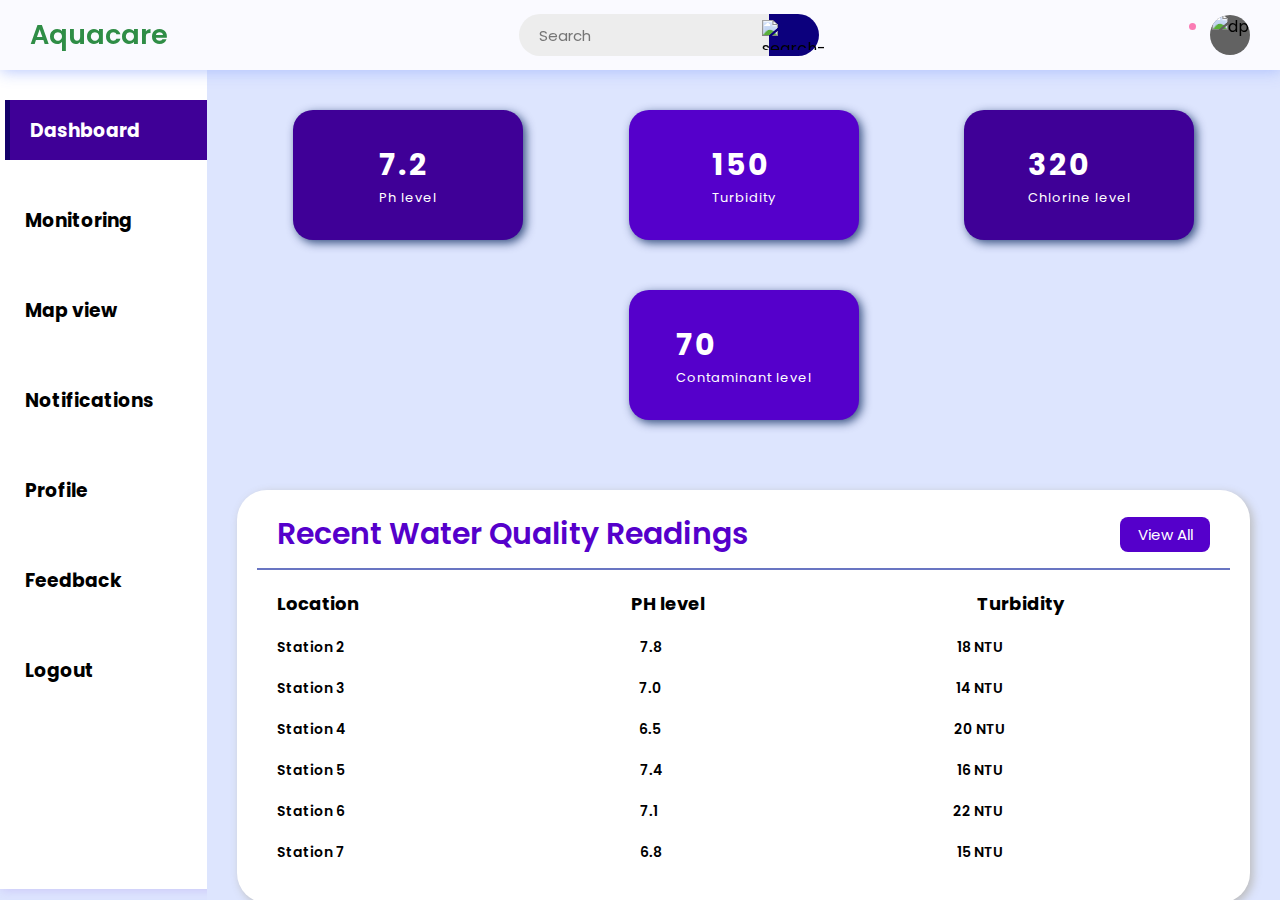
==== frontend/index.html @ 93d90cf8 "added folder of frontend and backend" ====
<!DOCTYPE html> 
<html lang="en"> 

<head> 
	<meta charset="UTF-8"> 
	<meta http-equiv="X-UA-Compatible"
		content="IE=edge"> 
	<meta name="viewport"
		content="width=device-width, 
				initial-scale=1.0"> 
	<title>Aquacare</title> 
	<link rel="stylesheet"
		href="style.css"> 
	<link rel="stylesheet"
		href="responsive.css"> 
</head> 

<body> 
	
	<!-- for header part -->
	<header> 

		<div class="logosec"> 
			<div class="logo">Aquacare</div>
		</div> 

		<div class="searchbar"> 
			<input type="text"
				placeholder="Search"> 
			<div class="searchbtn"> 
			<img src= 
"https://media.geeksforgeeks.org/wp-content/uploads/20221210180758/Untitled-design-(28).png"
					class="icn srchicn"
					alt="search-icon"> 
			</div> 
		</div> 

		<div class="message"> 
			<div class="circle"></div> 
			<img src= 
"https://media.geeksforgeeks.org/wp-content/uploads/20221210183322/8.png"
				class="icn"
				alt=""> 
			<div class="dp"> 
			<img src= 
"https://media.geeksforgeeks.org/wp-content/uploads/20221210180014/profile-removebg-preview.png"
					class="dpicn"
					alt="dp"> 
			</div> 
		</div> 

	</header> 

	<div class="main-container"> 
		<div class="navcontainer"> 
			<nav class="nav"> 
				<div class="nav-upper-options"> 
					<div class="nav-option option1"> 
						<h3> Dashboard</h3> 
					</div> 

					<div class="option2 nav-option"> 
						<h3> Monitoring</h3> 
					</div> 

					<div class="nav-option option3"> 
						<h3> Map view</h3> 
					</div> 

					<div class="nav-option option4"> 
						<h3> Notifications</h3> 
					</div> 

					<div class="nav-option option5"> 
						<h3> Profile</h3> 
					</div> 

					<div class="nav-option option6"> 
						<h3> Feedback</h3> 
					</div> 

					<div class="nav-option logout">  
						<h3>Logout</h3> 
					</div> 

				</div> 
			</nav> 
		</div> 
		<div class="main"> 

			<div class="searchbar2"> 
				<input type="text"
					name=""
					id=""
					placeholder="Search"> 
				<div class="searchbtn"> 
				<img src= 
"https://media.geeksforgeeks.org/wp-content/uploads/20221210180758/Untitled-design-(28).png"
						class="icn srchicn"
						alt="search-button"> 
				</div> 
			</div> 

			<div class="box-container"> 

				<div class="box box1"> 
					<div class="text"> 
						<h2 class="topic-heading">7.2</h2> 
						<h2 class="topic">Ph level</h2> 
					</div> 

					
				</div> 

				<div class="box box2"> 
					<div class="text"> 
						<h2 class="topic-heading">150</h2> 
						<h2 class="topic">Turbidity</h2> 
					</div>  
				</div> 

				<div class="box box3"> 
					<div class="text"> 
						<h2 class="topic-heading">320</h2> 
						<h2 class="topic">Chlorine level</h2> 
					</div> 
				</div> 

				<div class="box box4"> 
					<div class="text"> 
						<h2 class="topic-heading">70</h2> 
						<h2 class="topic">Contaminant level</h2> 
					</div> 
				</div> 
			</div> 

			<div class="report-container"> 
				<div class="report-header"> 
					<h1 class="recent-Articles">Recent Water Quality Readings</h1> 
					<button class="view">View All</button> 
				</div> 

				<div class="report-body"> 
					<div class="report-topic-heading"> 
						<h3 class="t-op">Location</h3> 
						<h3 class="t-op">PH level</h3> 
						<h3 class="t-op">Turbidity</h3> 
						<h3 class="t-op">Status</h3> 
					</div> 

					<div class="items"> 
						<div class="item1"> 
                            <h3 class="t-op-nextlvl">Station 2</h3> 
                            <h3 class="t-op-nextlvl">7.8</h3> 
                            <h3 class="t-op-nextlvl">18 NTU</h3> 
                            <h3 class="t-op-nextlvl label-tag">Normal</h3> 
                        </div> 
                        
                        <div class="item1"> 
                            <h3 class="t-op-nextlvl">Station 3</h3> 
                            <h3 class="t-op-nextlvl">7.0</h3> 
                            <h3 class="t-op-nextlvl">14 NTU</h3>
                            <h3 class="t-op-nextlvl label-tag">Normal</h3> 
                        </div> 
                        
                        <div class="item1"> 
                            <h3 class="t-op-nextlvl">Station 4</h3> 
                            <h3 class="t-op-nextlvl">6.5</h3> 
                            <h3 class="t-op-nextlvl">20 NTU</h3> 
                            <h3 class="t-op-nextlvl label-tag">Normal</h3> 
                        </div> 
                        <div class="item1"> 
                            <h3 class="t-op-nextlvl">Station 5</h3> 
                            <h3 class="t-op-nextlvl">7.4</h3> 
                            <h3 class="t-op-nextlvl">16 NTU</h3> 
                            <h3 class="t-op-nextlvl label-tag">Normal</h3> 
                        </div> 
                        
                        <div class="item1"> 
                            <h3 class="t-op-nextlvl">Station 6</h3> 
                            <h3 class="t-op-nextlvl">7.1</h3> 
                            <h3 class="t-op-nextlvl">22 NTU</h3> 
                            <h3 class="t-op-nextlvl label-tag">Normal</h3> 
                        </div> 
                        
                        <div class="item1"> 
                            <h3 class="t-op-nextlvl">Station 7</h3> 
                            <h3 class="t-op-nextlvl">6.8</h3> 
                            <h3 class="t-op-nextlvl">15 NTU</h3> 
                            <h3 class="t-op-nextlvl label-tag">Normal</h3> 
                        </div> 
					</div> 
				</div> 
			</div> 
		</div> 
	</div> 

	<script src="./index.js"></script> 
</body> 
</html>
---- frontend/style.css ----
/* Main CSS Here */

@import url( 
"https://fonts.googleapis.com/css2?family=Poppins:ital,wght@0,100;0,200;0,300;0,400;0,500;0,600;0,700;0,800;0,900;1,100;1,200;1,300;1,400;1,500;1,600;1,700;1,800;1,900&display=swap"); 

* { 
margin: 0; 
padding: 0; 
box-sizing: border-box; 
font-family: "Poppins", sans-serif; 
} 
:root { 
--background-color1: #fafaff; 
--background-color2: #ffffff; 
--background-color3: #ededed; 
--background-color4: #cad7fda4; 
--primary-color: #4b49ac; 
--secondary-color: #0c007d; 
--Border-color: #3f0097; 
--one-use-color: #3f0097; 
--two-use-color: #5500cb; 
} 
body { 
background-color: var(--background-color4); 
max-width: 100%; 
overflow-x: hidden; 
} 

header { 
height: 70px; 
width: 100vw; 
padding: 0 30px; 
background-color: var(--background-color1); 
position: fixed; 
z-index: 100; 
box-shadow: 1px 1px 15px rgba(161, 182, 253, 0.825); 
display: flex; 
justify-content: space-between; 
align-items: center; 
} 

.logo { 
font-size: 27px; 
font-weight: 600; 
color: rgb(47, 141, 70); 
} 

.icn { 
height: 30px; 
} 
.menuicn { 
cursor: pointer; 
} 

.searchbar, 
.message, 
.logosec { 
display: flex; 
align-items: center; 
justify-content: center; 
} 

.searchbar2 { 
display: none; 
} 

.logosec { 
gap: 60px; 
} 

.searchbar input { 
width: 250px; 
height: 42px; 
border-radius: 50px 0 0 50px; 
background-color: var(--background-color3); 
padding: 0 20px; 
font-size: 15px; 
outline: none; 
border: none; 
} 
.searchbtn { 
width: 50px; 
height: 42px; 
display: flex; 
align-items: center; 
justify-content: center; 
border-radius: 0px 50px 50px 0px; 
background-color: var(--secondary-color); 
cursor: pointer; 
} 

.message { 
gap: 40px; 
position: relative; 
cursor: pointer; 
} 
.circle { 
height: 7px; 
width: 7px; 
position: absolute; 
background-color: #fa7bb4; 
border-radius: 50%; 
left: 19px; 
top: 8px; 
} 
.dp { 
height: 40px; 
width: 40px; 
background-color: #626262; 
border-radius: 50%; 
display: flex; 
align-items: center; 
justify-content: center; 
overflow: hidden; 
} 
.main-container { 
display: flex; 
width: 100vw; 
position: relative; 
top: 70px; 
z-index: 1; 
} 
.dpicn { 
height: 42px; 
} 

.main { 
height: calc(100vh - 70px); 
width: 100%; 
overflow-y: scroll; 
overflow-x: hidden; 
padding: 40px 30px 30px 30px; 
} 

.main::-webkit-scrollbar-thumb { 
background-image: 
		linear-gradient(to bottom, rgb(0, 0, 85), rgb(0, 0, 50)); 
} 
.main::-webkit-scrollbar { 
width: 5px; 
} 
.main::-webkit-scrollbar-track { 
background-color: #9e9e9eb2; 
} 

.box-container { 
display: flex; 
justify-content: space-evenly; 
align-items: center; 
flex-wrap: wrap; 
gap: 50px; 
} 
.nav { 
min-height: 91vh; 
width: 250px; 
background-color: var(--background-color2); 
position: absolute; 
top: 0px; 
left: 00; 
box-shadow: 1px 1px 10px rgba(198, 189, 248, 0.825); 
display: flex; 
flex-direction: column; 
justify-content: space-between; 
overflow: hidden; 
padding: 30px 0 20px 10px; 
} 
.navcontainer { 
height: calc(100vh - 70px); 
width: 250px; 
position: relative; 
overflow-y: scroll; 
overflow-x: hidden; 
transition: all 0.5s ease-in-out; 
} 
.navcontainer::-webkit-scrollbar { 
display: none; 
} 
.navclose { 
width: 80px; 
} 
.nav-option { 
width: 250px; 
height: 60px; 
display: flex; 
align-items: center; 
padding: 0 30px 0 20px; 
gap: 20px; 
transition: all 0.1s ease-in-out; 
} 
.nav-option:hover { 
border-left: 5px solid #a2a2a2; 
background-color: #dadada; 
cursor: pointer; 
} 
.nav-img { 
height: 30px; 
} 

.nav-upper-options { 
display: flex; 
flex-direction: column; 
align-items: center; 
gap: 30px; 
} 

.option1 { 
border-left: 5px solid #010058af; 
background-color: var(--Border-color); 
color: white; 
cursor: pointer; 
} 
.option1:hover { 
border-left: 5px solid #010058af; 
background-color: var(--Border-color); 
} 
.box { 
height: 130px; 
width: 230px; 
border-radius: 20px; 
box-shadow: 3px 3px 10px rgba(0, 30, 87, 0.751); 
padding: 20px; 
display: flex; 
align-items: center; 
justify-content: space-around; 
cursor: pointer; 
transition: transform 0.3s ease-in-out; 
} 
.box:hover { 
transform: scale(1.08); 
} 

.box:nth-child(1) { 
background-color: var(--one-use-color); 
} 
.box:nth-child(2) { 
background-color: var(--two-use-color); 
} 
.box:nth-child(3) { 
background-color: var(--one-use-color); 
} 
.box:nth-child(4) { 
background-color: var(--two-use-color); 
} 

.box img { 
height: 50px; 
} 
.box .text { 
color: white; 
} 
.topic { 
font-size: 13px; 
font-weight: 400; 
letter-spacing: 1px; 
} 

.topic-heading { 
font-size: 30px; 
letter-spacing: 3px; 
} 

.report-container { 
min-height: 300px; 
max-width: 1200px; 
margin: 70px auto 0px auto; 
background-color: #ffffff; 
border-radius: 30px; 
box-shadow: 3px 3px 10px rgb(188, 188, 188); 
padding: 0px 20px 20px 20px; 
} 
.report-header { 
height: 80px; 
width: 100%; 
display: flex; 
align-items: center; 
justify-content: space-between; 
padding: 20px 20px 10px 20px; 
border-bottom: 2px solid rgba(0, 20, 151, 0.59); 
} 

.recent-Articles { 
font-size: 30px; 
font-weight: 600; 
color: #5500cb; 
} 

.view { 
height: 35px; 
width: 90px; 
border-radius: 8px; 
background-color: #5500cb; 
color: white; 
font-size: 15px; 
border: none; 
cursor: pointer; 
} 

.report-body { 
max-width: 1160px; 
overflow-x: auto; 
padding: 20px; 
} 
.report-topic-heading, 
.item1 { 
width: 1120px; 
display: flex; 
justify-content: space-between; 
align-items: center; 
} 
.t-op { 
font-size: 18px; 
letter-spacing: 0px; 
} 

.items { 
width: 1120px; 
margin-top: 15px; 
} 

.item1 { 
margin-top: 20px; 
} 
.t-op-nextlvl { 
font-size: 14px; 
letter-spacing: 0px; 
font-weight: 600; 
} 

.label-tag { 
width: 100px; 
text-align: center; 
background-color: rgb(0, 177, 0); 
color: white; 
border-radius: 4px; 
}


/* Responsive CSS Here */
@media screen and (max-width: 950px) { 
    .nav-img { 
        height: 25px; 
    } 
    .nav-option { 
        gap: 30px; 
    } 
    .nav-option h3 { 
        font-size: 15px; 
    } 
    .report-topic-heading, 
    .item1, 
    .items { 
        width: 800px; 
    } 
    } 
    
    @media screen and (max-width: 850px) { 
    .nav-img { 
        height: 30px; 
    } 
    .nav-option { 
        gap: 30px; 
    } 
    .nav-option h3 { 
        font-size: 20px; 
    } 
    .report-topic-heading, 
    .item1, 
    .items { 
        width: 700px; 
    } 
    .navcontainer { 
        width: 100vw; 
        position: absolute; 
        transition: all 0.6s ease-in-out; 
        top: 0; 
        left: -100vw; 
    } 
    .nav { 
        width: 100%; 
        position: absolute; 
    } 
    .navclose { 
        left: 00px; 
    } 
    .searchbar { 
        display: none; 
    } 
    .main { 
        padding: 40px 30px 30px 30px; 
    } 
    .searchbar2 { 
        width: 100%; 
        display: flex; 
        margin: 0 0 40px 0; 
        justify-content: center; 
    } 
    .searchbar2 input { 
        width: 250px; 
        height: 42px; 
        border-radius: 50px 0 0 50px; 
        background-color: var(--background-color3); 
        padding: 0 20px; 
        font-size: 15px; 
        border: 2px solid var(--secondary-color); 
    } 
    } 
    
    @media screen and (max-width: 490px) { 
    .message { 
        display: none; 
    } 
    .logosec { 
        width: 100%; 
        justify-content: space-between; 
    } 
    .logo { 
        font-size: 20px; 
    } 
    .menuicn { 
        height: 25px; 
    } 
    .nav-img { 
        height: 25px; 
    } 
    .nav-option { 
        gap: 25px; 
    } 
    .nav-option h3 { 
        font-size: 12px; 
    } 
    .nav-upper-options { 
        gap: 15px; 
    } 
    .recent-Articles { 
        font-size: 20px; 
    } 
    .report-topic-heading, 
    .item1, 
    .items { 
        width: 550px; 
    } 
    } 
    
    @media screen and (max-width: 400px) { 
    .recent-Articles { 
        font-size: 17px; 
    } 
    .view { 
        width: 60px; 
        font-size: 10px; 
        height: 27px; 
    } 
    .report-header { 
        height: 60px; 
        padding: 10px 10px 5px 10px; 
    } 
    .searchbtn img { 
        height: 20px; 
    } 
    } 
    
    @media screen and (max-width: 320px) { 
    .recent-Articles { 
        font-size: 12px; 
    } 
    .view { 
        width: 50px; 
        font-size: 8px; 
        height: 27px; 
    } 
    .report-header { 
        height: 60px; 
        padding: 10px 5px 5px 5px; 
    } 
    .t-op { 
        font-size: 12px; 
    } 
    .t-op-nextlvl { 
        font-size: 10px; 
    } 
    .report-topic-heading, 
    .item1, 
    .items { 
        width: 300px; 
    } 
    .report-body { 
        padding: 10px; 
    } 
    .label-tag { 
        width: 70px; 
    } 
    .searchbtn { 
        width: 40px; 
    } 
    .searchbar2 input { 
        width: 180px; 
    } 
    }
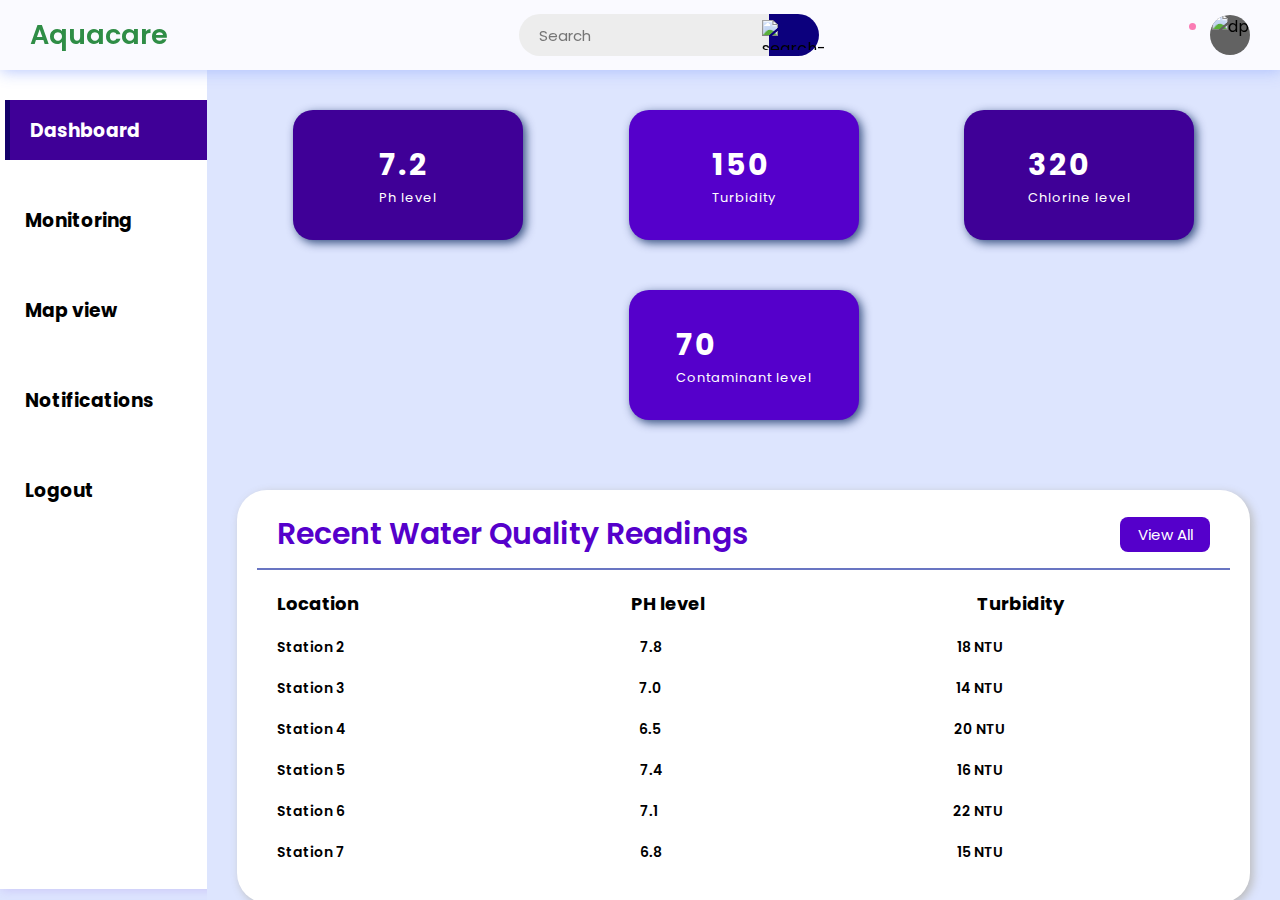
==== commit 6d26a9b0: "Firebase Connected" ====
--- a/frontend/index.html
+++ b/frontend/index.html
@@ -69,15 +69,7 @@
 
 					<div class="nav-option option4"> 
 						<h3> Notifications</h3> 
-					</div> 
-
-					<div class="nav-option option5"> 
-						<h3> Profile</h3> 
-					</div> 
-
-					<div class="nav-option option6"> 
-						<h3> Feedback</h3> 
-					</div> 
+					</div>  
 
 					<div class="nav-option logout">  
 						<h3>Logout</h3> 
@@ -88,7 +80,7 @@
 		</div> 
 		<div class="main"> 
 
-			<div class="searchbar2"> 
+			<!-- <div class="searchbar2"> 
 				<input type="text"
 					name=""
 					id=""
@@ -99,7 +91,7 @@
 						class="icn srchicn"
 						alt="search-button"> 
 				</div> 
-			</div> 
+			</div>  -->
 
 			<div class="box-container"> 
 
@@ -195,6 +187,13 @@
 		</div> 
 	</div> 
 
-	<script src="./index.js"></script> 
+	<script src="firebase.js"></script> 
+	<!-- Firebase App (the core Firebase SDK) is always required and must be listed first -->
+<script src="https://www.gstatic.com/firebasejs/9.6.6/firebase-app.js"></script>
+
+<!-- Add Firebase products that you want to use -->
+<script src="https://www.gstatic.com/firebasejs/9.6.6/firebase-auth.js"></script>
+<script src="https://www.gstatic.com/firebasejs/9.6.6/firebase-firestore.js"></script>
+
 </body> 
 </html>
--- a/frontend/style.css
+++ b/frontend/style.css
@@ -496,4 +496,32 @@
         width: 180px; 
     } 
     }
-    +    
+    .table {
+        width: 100%;
+        border-collapse: collapse;
+        border-radius: 8px;
+        overflow: hidden;
+    }
+
+    .table th,
+    .table td {
+        padding: 12px;
+        text-align: left;
+        border-bottom: 1px solid #ddd;
+    }
+
+    .table th {
+        background-color: #f8f9fa;
+        font-weight: bold;
+    }
+
+    .table tbody tr:hover {
+        background-color: #f2f2f2;
+    }
+
+    /* Style for the additional column */
+    .table td:nth-child(4) {
+        color: #007bff;
+        font-weight: bold;
+    }